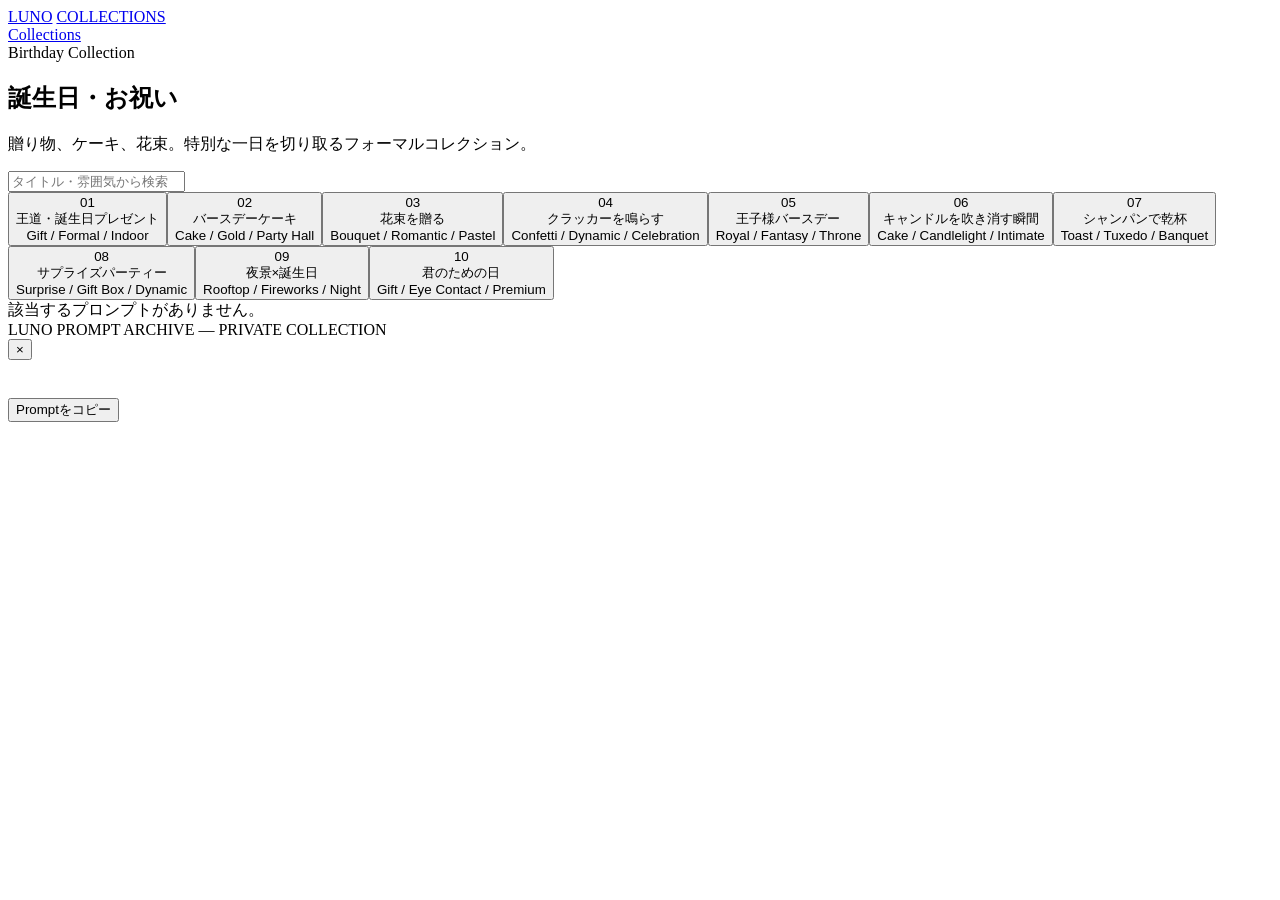
==== birthday.html @ 6a29d17f "Add files via upload" ====
<!doctype html>
<html lang="ja">
<head>
<meta charset="utf-8">
<meta name="viewport" content="width=device-width,initial-scale=1,viewport-fit=cover">
<meta name="theme-color" content="#f3eee8">
<title>誕生日・お祝い | Luno</title>
<link rel="stylesheet" href="assets/css/style.css">
</head>
<body>
<main class="shell">
<header class="site-head">
  <a class="brand" href="index.html">LUNO</a>
  <a class="head-link" href="index.html">COLLECTIONS</a>
</header>

<a class="back" href="index.html">Collections</a>
<section class="collection-hero"><span class="eyebrow">Birthday Collection</span><h1>誕生日・お祝い</h1><p>贈り物、ケーキ、花束。特別な一日を切り取るフォーマルコレクション。</p></section>
<div class="toolbar"><input class="search" type="search" placeholder="タイトル・雰囲気から検索" oninput="filterTiles(this)"></div>
<section class="gallery"><button class="prompt-tile" data-search="王道・誕生日プレゼント Gift / Formal / Indoor luxurious white formal suit with elegant gold embroidery, satin ribbon accents, holding a beautifully wrapped birthday gift box tied with a large ribbon toward the viewer, warm gentle smile, colorful balloons, birthday decorations, confetti, flower petals, sparkling lights, elegant indoor party venue, festive atmosphere, upper body, eye contact" data-prompt="{&quot;title&quot;: &quot;王道・誕生日プレゼント&quot;, &quot;tag&quot;: &quot;Gift / Formal / Indoor&quot;, &quot;prompt&quot;: &quot;luxurious white formal suit with elegant gold embroidery, satin ribbon accents, holding a beautifully wrapped birthday gift box tied with a large ribbon toward the viewer, warm gentle smile, colorful balloons, birthday decorations, confetti, flower petals, sparkling lights, elegant indoor party venue, festive atmosphere, upper body, eye contact&quot;}" onclick="openPrompt(this)">
      <div class="tile-visual"><div class="placeholder birthday-bg"><span>01</span></div></div>
      <div class="tile-title">王道・誕生日プレゼント</div>
      <div class="tile-tag">Gift / Formal / Indoor</div>
    </button><button class="prompt-tile" data-search="バースデーケーキ Cake / Gold / Party Hall elegant black and gold formal suit, standing beside a luxurious multi-tier birthday cake decorated with flowers and candles, one hand holding a cake knife, soft smile, birthday balloons, ribbons, confetti, warm golden lighting, luxurious party hall, cinematic composition" data-prompt="{&quot;title&quot;: &quot;バースデーケーキ&quot;, &quot;tag&quot;: &quot;Cake / Gold / Party Hall&quot;, &quot;prompt&quot;: &quot;elegant black and gold formal suit, standing beside a luxurious multi-tier birthday cake decorated with flowers and candles, one hand holding a cake knife, soft smile, birthday balloons, ribbons, confetti, warm golden lighting, luxurious party hall, cinematic composition&quot;}" onclick="openPrompt(this)">
      <div class="tile-visual"><div class="placeholder birthday-bg"><span>02</span></div></div>
      <div class="tile-title">バースデーケーキ</div>
      <div class="tile-tag">Cake / Gold / Party Hall</div>
    </button><button class="prompt-tile" data-search="花束を贈る Bouquet / Romantic / Pastel premium white tuxedo with gold embroidery, holding a large bouquet toward the viewer, birthday decorations, elegant floral arch, pastel balloons, ribbons, soft golden lighting, confetti gently falling, romantic celebration atmosphere, upper body" data-prompt="{&quot;title&quot;: &quot;花束を贈る&quot;, &quot;tag&quot;: &quot;Bouquet / Romantic / Pastel&quot;, &quot;prompt&quot;: &quot;premium white tuxedo with gold embroidery, holding a large bouquet toward the viewer, birthday decorations, elegant floral arch, pastel balloons, ribbons, soft golden lighting, confetti gently falling, romantic celebration atmosphere, upper body&quot;}" onclick="openPrompt(this)">
      <div class="tile-visual"><div class="placeholder birthday-bg"><span>03</span></div></div>
      <div class="tile-title">花束を贈る</div>
      <div class="tile-tag">Bouquet / Romantic / Pastel</div>
    </button><button class="prompt-tile" data-search="クラッカーを鳴らす Confetti / Dynamic / Celebration stylish formal suit with ribbon accessories, popping a party popper, colorful confetti exploding through the air, birthday balloons, streamers, sparkling lights, joyful expression, luxurious celebration room, dynamic composition" data-prompt="{&quot;title&quot;: &quot;クラッカーを鳴らす&quot;, &quot;tag&quot;: &quot;Confetti / Dynamic / Celebration&quot;, &quot;prompt&quot;: &quot;stylish formal suit with ribbon accessories, popping a party popper, colorful confetti exploding through the air, birthday balloons, streamers, sparkling lights, joyful expression, luxurious celebration room, dynamic composition&quot;}" onclick="openPrompt(this)">
      <div class="tile-visual"><div class="placeholder birthday-bg"><span>04</span></div></div>
      <div class="tile-title">クラッカーを鳴らす</div>
      <div class="tile-tag">Confetti / Dynamic / Celebration</div>
    </button><button class="prompt-tile" data-search="王子様バースデー Royal / Fantasy / Throne royal-inspired ceremonial outfit, white cape with gold embroidery, decorative medals, luxurious throne decorated with birthday balloons and flowers, birthday cake nearby, elegant smile, flower petals, golden confetti, fantasy celebration atmosphere" data-prompt="{&quot;title&quot;: &quot;王子様バースデー&quot;, &quot;tag&quot;: &quot;Royal / Fantasy / Throne&quot;, &quot;prompt&quot;: &quot;royal-inspired ceremonial outfit, white cape with gold embroidery, decorative medals, luxurious throne decorated with birthday balloons and flowers, birthday cake nearby, elegant smile, flower petals, golden confetti, fantasy celebration atmosphere&quot;}" onclick="openPrompt(this)">
      <div class="tile-visual"><div class="placeholder birthday-bg"><span>05</span></div></div>
      <div class="tile-title">王子様バースデー</div>
      <div class="tile-tag">Royal / Fantasy / Throne</div>
    </button><button class="prompt-tile" data-search="キャンドルを吹き消す瞬間 Cake / Candlelight / Intimate elegant birthday party outfit, leaning slightly over a beautifully decorated birthday cake, candles glowing warmly, soft smile while about to blow out the candles, cozy luxurious room, balloons, ribbons, flower decorations, cinematic lighting" data-prompt="{&quot;title&quot;: &quot;キャンドルを吹き消す瞬間&quot;, &quot;tag&quot;: &quot;Cake / Candlelight / Intimate&quot;, &quot;prompt&quot;: &quot;elegant birthday party outfit, leaning slightly over a beautifully decorated birthday cake, candles glowing warmly, soft smile while about to blow out the candles, cozy luxurious room, balloons, ribbons, flower decorations, cinematic lighting&quot;}" onclick="openPrompt(this)">
      <div class="tile-visual"><div class="placeholder birthday-bg"><span>06</span></div></div>
      <div class="tile-title">キャンドルを吹き消す瞬間</div>
      <div class="tile-tag">Cake / Candlelight / Intimate</div>
    </button><button class="prompt-tile" data-search="シャンパンで乾杯 Toast / Tuxedo / Banquet luxurious black tuxedo with gold embroidery, holding a champagne glass raised in celebration toward the viewer, birthday decorations, crystal chandelier, elegant banquet hall, balloons, ribbons, sparkling lights, cinematic composition" data-prompt="{&quot;title&quot;: &quot;シャンパンで乾杯&quot;, &quot;tag&quot;: &quot;Toast / Tuxedo / Banquet&quot;, &quot;prompt&quot;: &quot;luxurious black tuxedo with gold embroidery, holding a champagne glass raised in celebration toward the viewer, birthday decorations, crystal chandelier, elegant banquet hall, balloons, ribbons, sparkling lights, cinematic composition&quot;}" onclick="openPrompt(this)">
      <div class="tile-visual"><div class="placeholder birthday-bg"><span>07</span></div></div>
      <div class="tile-title">シャンパンで乾杯</div>
      <div class="tile-tag">Toast / Tuxedo / Banquet</div>
    </button><button class="prompt-tile" data-search="サプライズパーティー Surprise / Gift Box / Dynamic stylish formal attire, opening a large gift box with colorful balloons floating out, confetti shower, birthday banners, ribbons, sparkling decorations, joyful atmosphere, warm lighting, dynamic perspective" data-prompt="{&quot;title&quot;: &quot;サプライズパーティー&quot;, &quot;tag&quot;: &quot;Surprise / Gift Box / Dynamic&quot;, &quot;prompt&quot;: &quot;stylish formal attire, opening a large gift box with colorful balloons floating out, confetti shower, birthday banners, ribbons, sparkling decorations, joyful atmosphere, warm lighting, dynamic perspective&quot;}" onclick="openPrompt(this)">
      <div class="tile-visual"><div class="placeholder birthday-bg"><span>08</span></div></div>
      <div class="tile-title">サプライズパーティー</div>
      <div class="tile-tag">Surprise / Gift Box / Dynamic</div>
    </button><button class="prompt-tile" data-search="夜景×誕生日 Rooftop / Fireworks / Night elegant formal suit, standing on a rooftop at night, holding a birthday cake with glowing candles, fireworks filling the sky, city lights in the background, flower petals, luxurious romantic atmosphere, cinematic composition" data-prompt="{&quot;title&quot;: &quot;夜景×誕生日&quot;, &quot;tag&quot;: &quot;Rooftop / Fireworks / Night&quot;, &quot;prompt&quot;: &quot;elegant formal suit, standing on a rooftop at night, holding a birthday cake with glowing candles, fireworks filling the sky, city lights in the background, flower petals, luxurious romantic atmosphere, cinematic composition&quot;}" onclick="openPrompt(this)">
      <div class="tile-visual"><div class="placeholder birthday-bg"><span>09</span></div></div>
      <div class="tile-title">夜景×誕生日</div>
      <div class="tile-tag">Rooftop / Fireworks / Night</div>
    </button><button class="prompt-tile" data-search="君のための日 Gift / Eye Contact / Premium luxurious white and gold ceremonial suit, extending one hand toward the viewer while holding a birthday gift in the other, soft smile, elegant birthday decorations, balloons, ribbons, confetti, glowing fairy lights, premium celebration atmosphere, upper body, eye contact" data-prompt="{&quot;title&quot;: &quot;君のための日&quot;, &quot;tag&quot;: &quot;Gift / Eye Contact / Premium&quot;, &quot;prompt&quot;: &quot;luxurious white and gold ceremonial suit, extending one hand toward the viewer while holding a birthday gift in the other, soft smile, elegant birthday decorations, balloons, ribbons, confetti, glowing fairy lights, premium celebration atmosphere, upper body, eye contact&quot;}" onclick="openPrompt(this)">
      <div class="tile-visual"><div class="placeholder birthday-bg"><span>10</span></div></div>
      <div class="tile-title">君のための日</div>
      <div class="tile-tag">Gift / Eye Contact / Premium</div>
    </button></section>
<div class="empty" id="emptyState">該当するプロンプトがありません。</div>

<footer class="footer">LUNO PROMPT ARCHIVE — PRIVATE COLLECTION</footer>
</main>

<div class="modal" id="promptModal">
  <div class="modal-backdrop" onclick="closePrompt()"></div>
  <section class="modal-sheet">
    <div class="modal-grip"></div>
    <button class="modal-close" onclick="closePrompt()" aria-label="閉じる">×</button>
    <div class="modal-image-wrap"><img class="modal-image" id="modalImage" alt=""></div>
    <div class="modal-sub" id="modalSub"></div>
    <h2 id="modalTitle"></h2>
    <div class="gender-tabs" id="genderTabs"></div>
    <div class="prompt-box" id="promptText"></div>
    <button class="copy" id="copyButton" onclick="copyPrompt()">Promptをコピー</button>
  </section>
</div>

<script src="assets/js/app.js"></script>
</body>
</html>
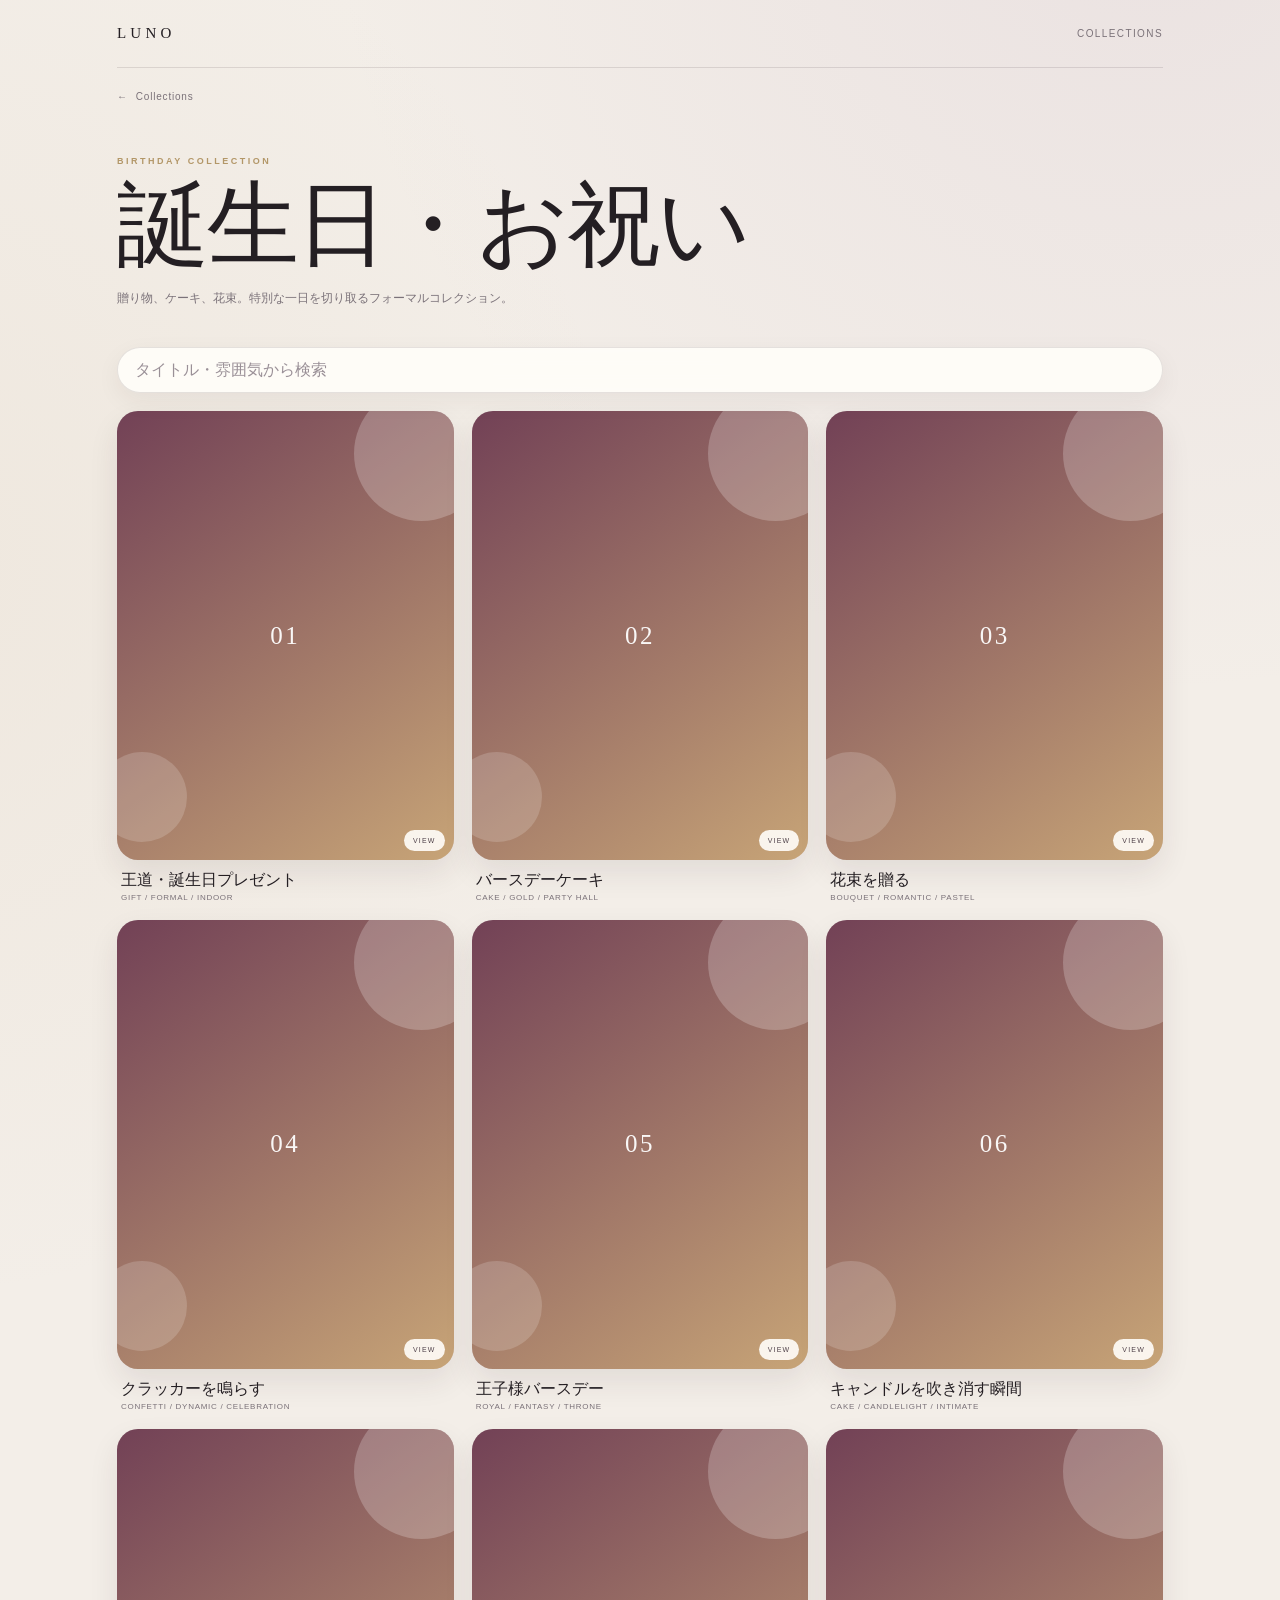
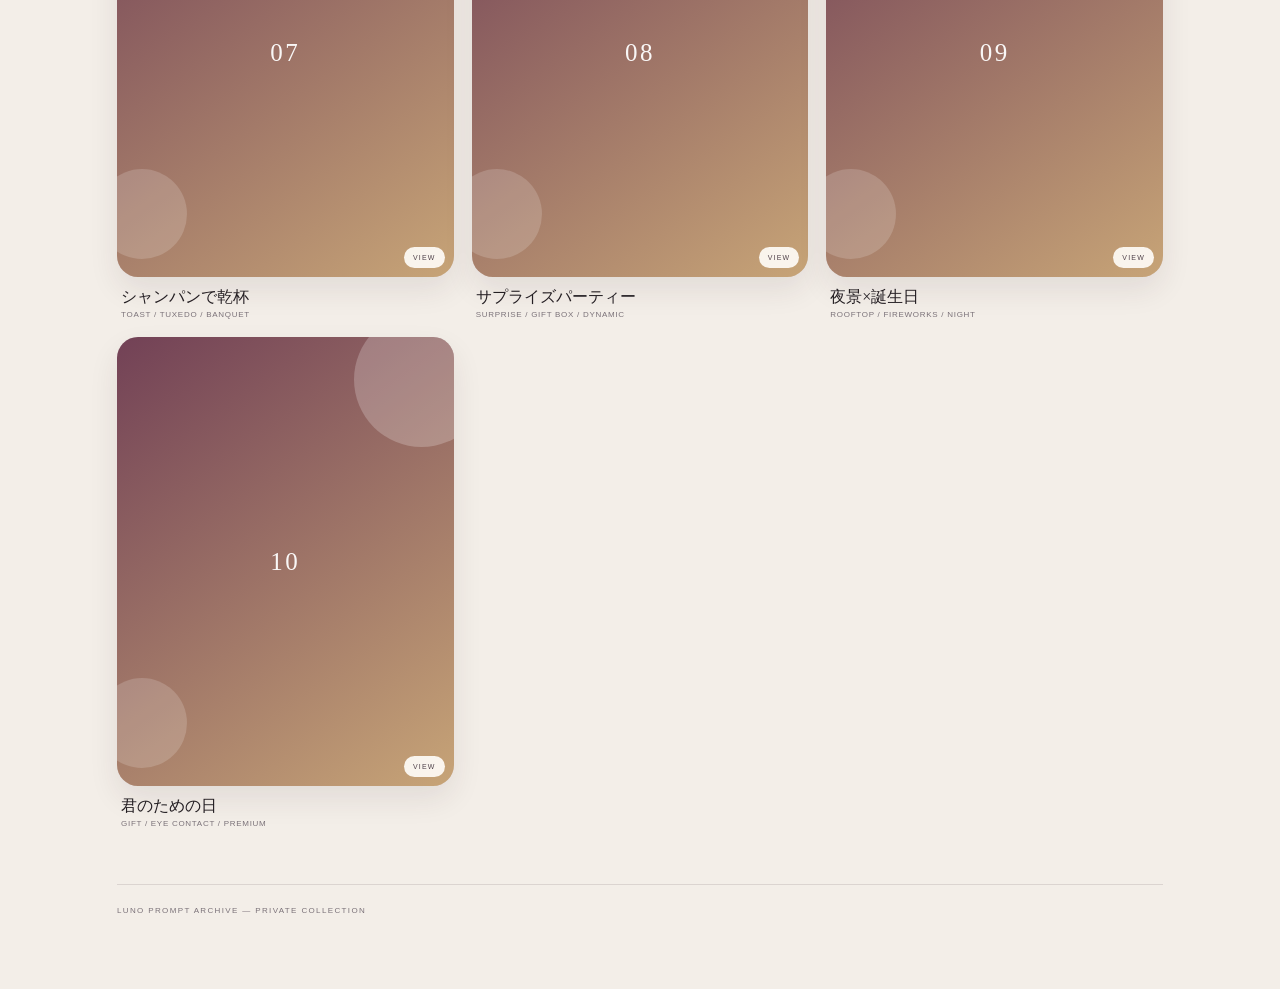
==== commit 8dabd745: "Add files via upload" ====
--- a/birthday.html
+++ b/birthday.html
@@ -5,7 +5,7 @@
 <meta name="viewport" content="width=device-width,initial-scale=1,viewport-fit=cover">
 <meta name="theme-color" content="#f3eee8">
 <title>誕生日・お祝い | Luno</title>
-<link rel="stylesheet" href="assets/css/style.css">
+<link rel="stylesheet" href="style.css">
 </head>
 <body>
 <main class="shell">
@@ -77,6 +77,6 @@
   </section>
 </div>
 
-<script src="assets/js/app.js"></script>
+<script src="app.js"></script>
 </body>
 </html>
--- a/style.css
+++ b/style.css
@@ -0,0 +1,81 @@
+
+:root{
+  --paper:#f3eee8;--surface:#fffdf9;--ink:#241f23;--muted:#7b7279;
+  --line:rgba(55,40,49,.13);--wine:#563848;--wine2:#7b5669;
+  --gold:#b39768;--shadow:0 18px 48px rgba(48,32,42,.10);
+}
+*{box-sizing:border-box}html{scroll-behavior:smooth}
+body{margin:0;background:
+ radial-gradient(circle at 90% -5%,rgba(182,151,184,.14),transparent 28%),
+ radial-gradient(circle at -8% 22%,rgba(210,188,155,.13),transparent 30%),
+ var(--paper);color:var(--ink);font-family:-apple-system,BlinkMacSystemFont,"Hiragino Sans","Yu Gothic",sans-serif}
+body.lock{overflow:hidden}button,input{font:inherit}a{color:inherit}
+.shell{width:min(1080px,100%);margin:auto;padding:0 17px 74px}
+.site-head{height:68px;display:flex;align-items:center;justify-content:space-between;border-bottom:1px solid var(--line)}
+.brand{text-decoration:none;font:15px Georgia,"Times New Roman",serif;letter-spacing:.28em}
+.head-link{text-decoration:none;color:var(--muted);font-size:10px;letter-spacing:.14em}
+.hero{padding:72px 0 42px}.eyebrow{font-size:9px;letter-spacing:.28em;color:var(--gold);font-weight:900;text-transform:uppercase}
+.hero h1,.collection-hero h1{font:400 clamp(45px,12vw,92px)/.95 Georgia,"Times New Roman",serif;margin:14px 0 18px;letter-spacing:-.025em}
+.hero p,.collection-hero p{font-size:12px;line-height:1.9;color:var(--muted);max-width:520px}
+.stats{display:flex;gap:16px;margin-top:26px;color:var(--muted);font-size:10px;letter-spacing:.08em}.stats b{color:var(--ink);font:18px Georgia,serif;margin-right:5px}
+.collection-grid{display:grid;grid-template-columns:1fr;gap:14px}
+.collection-card{position:relative;display:block;min-height:240px;border-radius:29px;overflow:hidden;text-decoration:none;background:#ddd;box-shadow:var(--shadow);border:1px solid rgba(255,255,255,.62)}
+.collection-card:after{content:"";position:absolute;inset:0;background:linear-gradient(180deg,transparent 13%,rgba(20,12,18,.13) 48%,rgba(20,12,18,.82))}
+.collection-card .visual{position:absolute;inset:0;transition:transform .5s;background-size:cover;background-position:center}
+.collection-card:hover .visual{transform:scale(1.025)}
+.collection-card .meta{position:absolute;z-index:2;left:22px;right:22px;bottom:21px;color:#fff}
+.collection-card .num{font:10px Georgia,serif;opacity:.72;letter-spacing:.13em}
+.collection-card h2{font:400 31px/1.08 Georgia,serif;margin:6px 0}
+.collection-card p{margin:0;font-size:9px;letter-spacing:.12em;opacity:.73;text-transform:uppercase}
+.art-birthday{background:radial-gradient(circle at 68% 23%,rgba(255,231,184,.86),transparent 20%),radial-gradient(circle at 24% 30%,rgba(203,139,162,.68),transparent 27%),linear-gradient(135deg,#583448,#b18a70)}
+.art-weekend{background:radial-gradient(circle at 69% 20%,#ead1a9,transparent 29%),linear-gradient(135deg,#5e7167,#d8c19e)}
+.art-seasons{background:radial-gradient(circle at 14% 18%,#efbfd2,transparent 24%),radial-gradient(circle at 84% 18%,#b4d5e2,transparent 24%),radial-gradient(circle at 17% 85%,#d59a62,transparent 24%),radial-gradient(circle at 84% 82%,#d9e5ee,transparent 25%),#8d7892}
+.art-sweets{background:linear-gradient(135deg,#74454e,#dfc5aa)}
+.back{display:inline-block;margin-top:23px;text-decoration:none;font-size:10px;color:var(--muted);letter-spacing:.08em}.back:before{content:"←";margin-right:8px}
+.collection-hero{padding:46px 0 25px}
+.toolbar{display:flex;gap:9px;margin:0 0 18px;position:sticky;top:8px;z-index:10}
+.search{width:100%;border:1px solid var(--line);background:rgba(255,253,249,.92);backdrop-filter:blur(12px);border-radius:999px;padding:13px 17px;color:var(--ink);outline:none;box-shadow:0 8px 24px rgba(48,32,42,.06)}
+.search::placeholder{color:#9a9097}
+.gallery{display:grid;grid-template-columns:repeat(2,minmax(0,1fr));gap:11px}
+.prompt-tile{border:0;padding:0;background:none;text-align:left;cursor:pointer;color:inherit;min-width:0}
+.tile-visual{position:relative;aspect-ratio:3/4;border-radius:21px;overflow:hidden;background:#ddd4d3;box-shadow:0 13px 30px rgba(55,38,49,.09)}
+.tile-visual img{width:100%;height:100%;object-fit:cover;display:block}
+.tile-visual:after{content:"VIEW";position:absolute;right:9px;bottom:9px;background:rgba(255,253,249,.91);padding:7px 9px;border-radius:99px;font-size:7px;letter-spacing:.17em;color:#4f4149}
+.tile-title{font:16px/1.3 Georgia,"Times New Roman",serif;margin:10px 4px 2px;white-space:nowrap;overflow:hidden;text-overflow:ellipsis}
+.tile-tag{font-size:8px;letter-spacing:.09em;color:var(--muted);margin-left:4px;text-transform:uppercase;white-space:nowrap;overflow:hidden;text-overflow:ellipsis}
+.placeholder{height:100%;display:grid;place-items:center;position:relative;overflow:hidden}
+.placeholder:before,.placeholder:after{content:"";position:absolute;border-radius:50%}
+.placeholder:before{width:135px;height:135px;right:-35px;top:-25px;background:rgba(255,255,255,.22)}
+.placeholder:after{width:90px;height:90px;left:-20px;bottom:18px;background:rgba(255,255,255,.17)}
+.placeholder span{position:relative;z-index:1;font:25px Georgia,serif;color:rgba(255,255,255,.94);letter-spacing:.1em;text-align:center;padding:15px}
+.birthday-bg{background:linear-gradient(145deg,#724156,#c7a477)}
+.weekend-bg{background:linear-gradient(145deg,#63766b,#d7b98b)}
+.spring-bg{background:linear-gradient(145deg,#dca8bd,#9884b1)}
+.summer-bg{background:linear-gradient(145deg,#91bacf,#7f74a8)}
+.autumn-bg{background:linear-gradient(145deg,#bd7949,#743846)}
+.winter-bg{background:linear-gradient(145deg,#a4bdd2,#d7b5c3)}
+.sweet-bg-0{background:linear-gradient(145deg,#86525e,#d5b58e)}
+.sweet-bg-1{background:linear-gradient(145deg,#775c45,#c8a57f)}
+.sweet-bg-2{background:linear-gradient(145deg,#9a7080,#ead3c5)}
+.sweet-bg-3{background:linear-gradient(145deg,#6c596c,#cab4cb)}
+.empty{display:none;padding:38px 0;color:var(--muted);font-size:12px;text-align:center}
+.modal{position:fixed;inset:0;z-index:60;display:none}.modal.open{display:block}
+.modal-backdrop{position:absolute;inset:0;background:rgba(27,19,24,.58);backdrop-filter:blur(10px)}
+.modal-sheet{position:absolute;left:0;right:0;bottom:0;max-height:92vh;overflow:auto;background:var(--surface);border-radius:30px 30px 0 0;padding:14px 18px calc(23px + env(safe-area-inset-bottom));box-shadow:0 -22px 65px rgba(0,0,0,.2);animation:sheetUp .27s ease}
+@keyframes sheetUp{from{transform:translateY(15%);opacity:0}}
+.modal-grip{width:44px;height:4px;background:#d7ced3;border-radius:99px;margin:0 auto 17px}
+.modal-close{position:absolute;right:17px;top:17px;width:35px;height:35px;border-radius:50%;border:1px solid var(--line);background:rgba(255,255,255,.92);font-size:20px;color:#675962;z-index:2}
+.modal-image-wrap{position:relative}.modal-image{width:100%;max-height:43vh;object-fit:cover;border-radius:20px;background:#eee;display:none}
+.modal-sub{font-size:8px;letter-spacing:.16em;color:var(--gold);text-transform:uppercase;margin-top:16px}
+.modal h2{font:400 29px Georgia,serif;margin:5px 0 4px}
+.gender-tabs{display:flex;gap:7px;margin:15px 0 10px}.gender-tabs button{border:1px solid var(--line);background:#f7f2ef;border-radius:99px;padding:9px 15px;font-size:10px}
+.gender-tabs button.active{background:var(--wine);color:#fff;border-color:var(--wine)}
+.prompt-box{white-space:pre-wrap;word-break:break-word;background:#f5f0ec;border:1px solid var(--line);border-radius:18px;padding:15px;font:11px/1.82 ui-monospace,SFMono-Regular,Menlo,monospace;color:#50454c}
+.copy{position:sticky;bottom:0;width:100%;border:0;border-radius:16px;padding:15px;background:linear-gradient(135deg,var(--wine),var(--wine2));color:#fff;font-weight:800;letter-spacing:.04em;margin-top:12px;box-shadow:0 10px 28px rgba(88,56,73,.23)}
+.footer{margin-top:56px;padding-top:21px;border-top:1px solid var(--line);font-size:8px;letter-spacing:.17em;color:var(--muted)}
+@media(min-width:720px){
+  .collection-grid{grid-template-columns:repeat(2,1fr)}
+  .collection-card:first-child{grid-row:span 2;min-height:500px}
+  .gallery{grid-template-columns:repeat(3,1fr);gap:18px}
+  .modal-sheet{left:50%;right:auto;bottom:28px;transform:translateX(-50%);width:min(620px,calc(100% - 36px));border-radius:30px;max-height:88vh}
+}
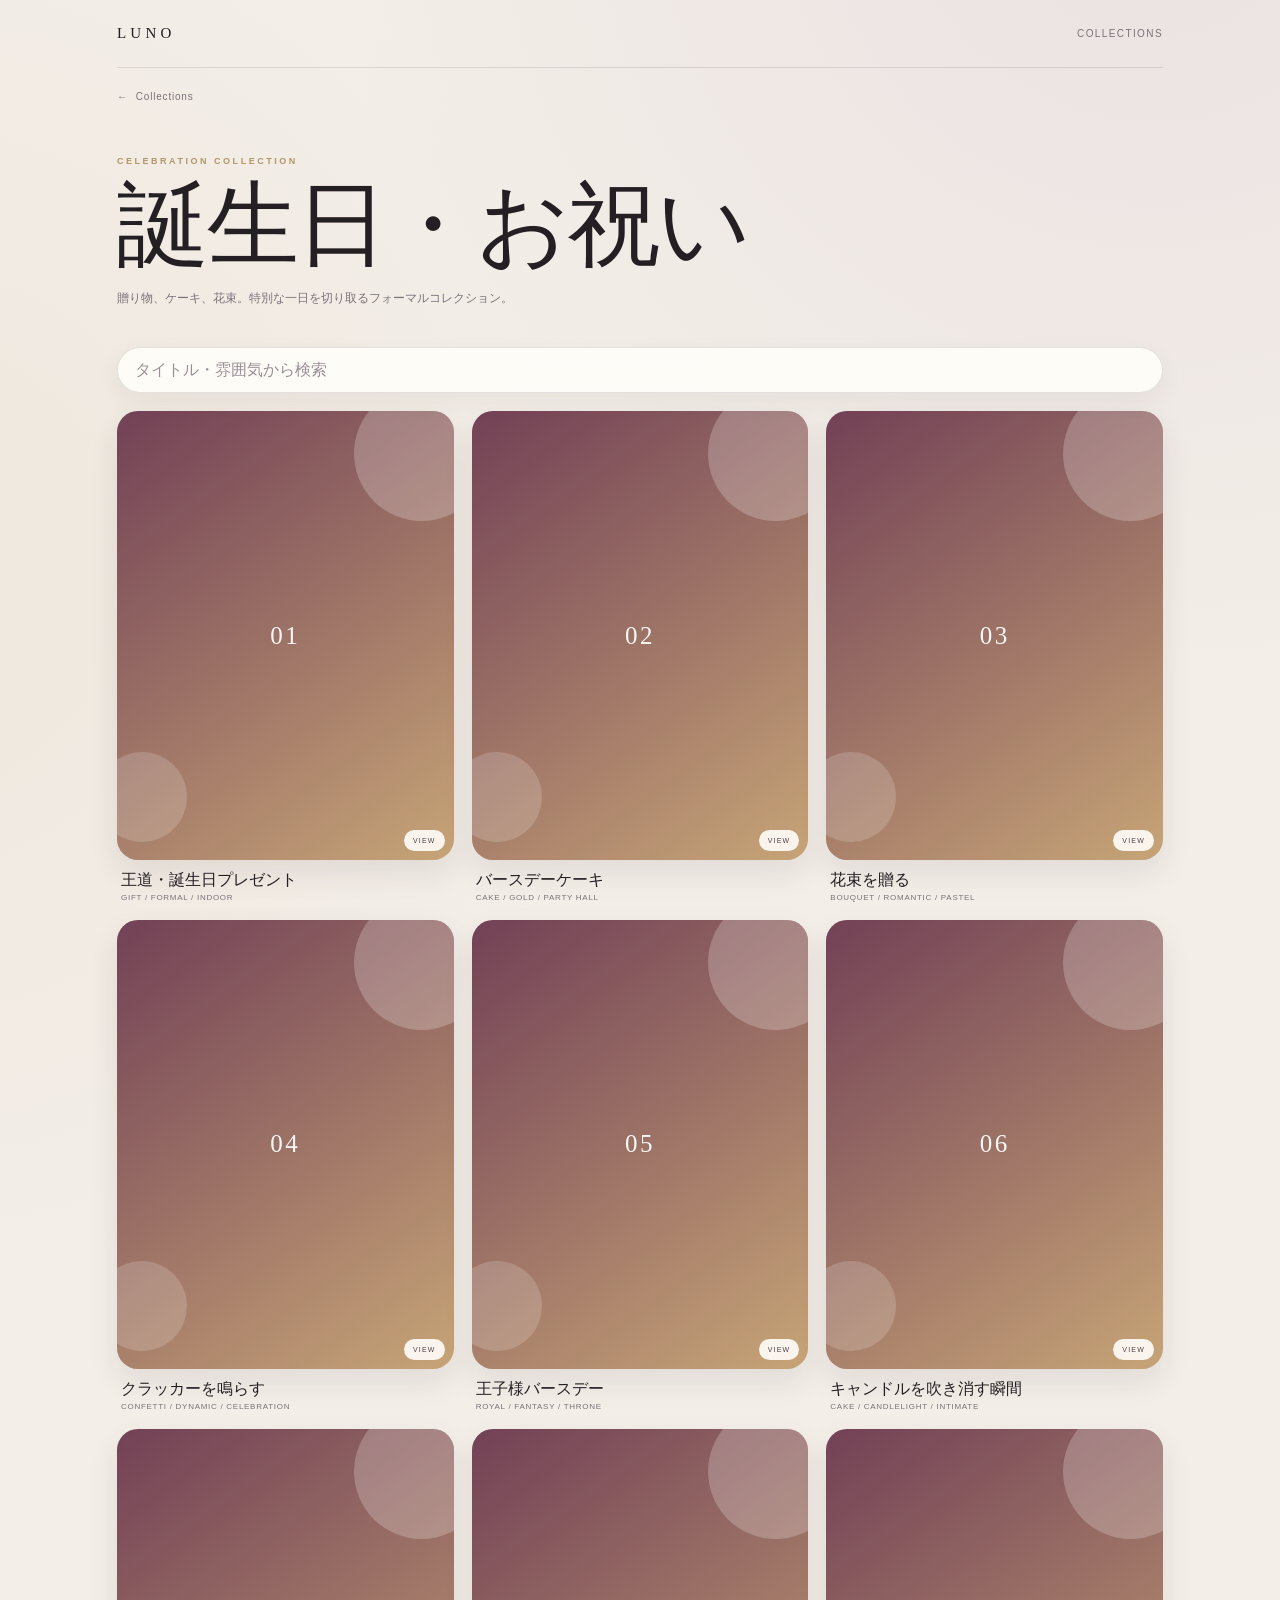
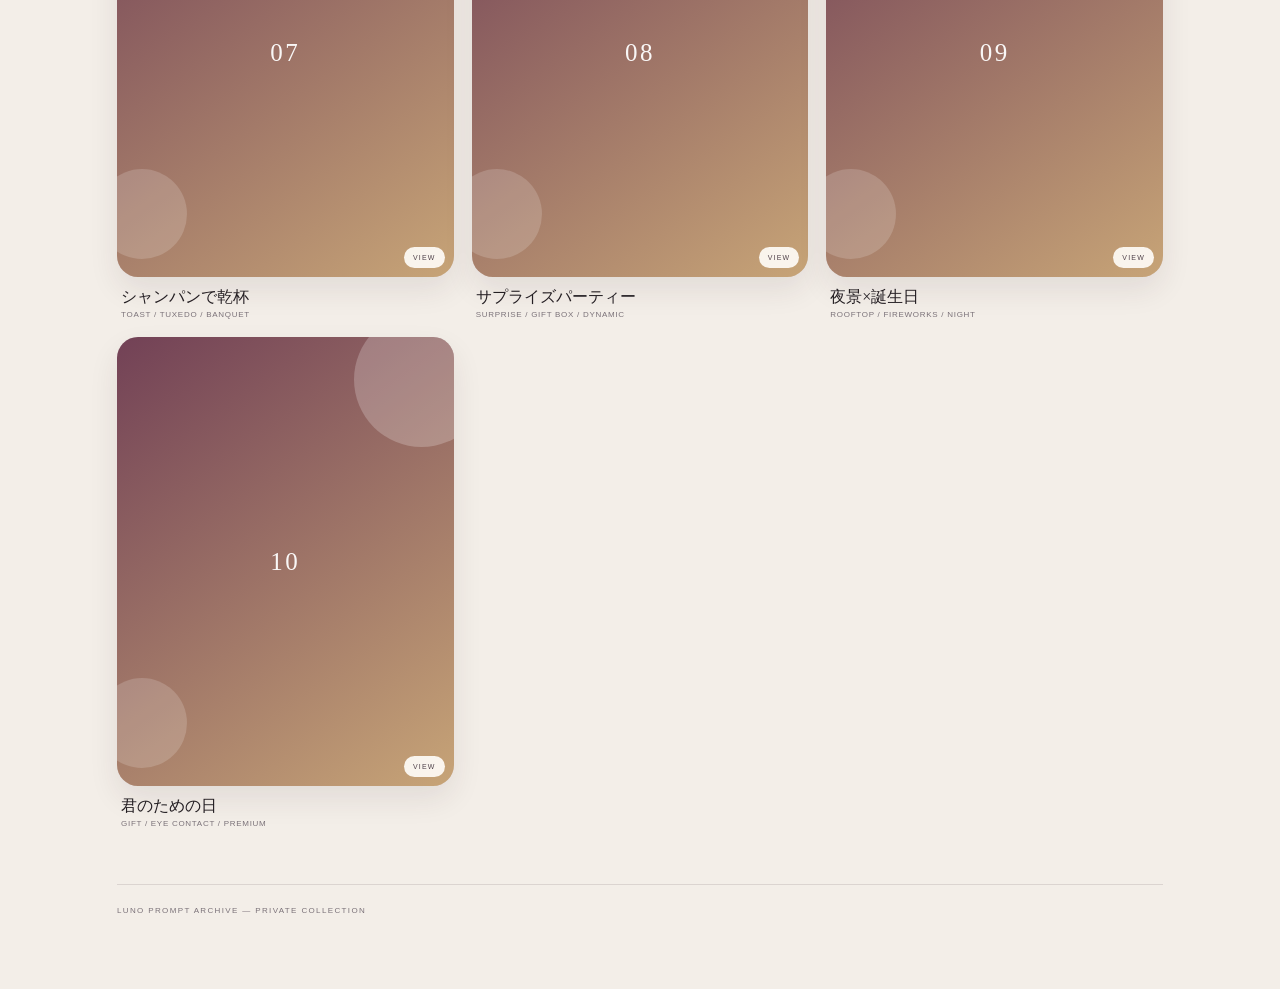
==== commit 9735f9dd: "Add files via upload" ====
--- a/birthday.html
+++ b/birthday.html
@@ -4,7 +4,7 @@
 <meta charset="utf-8">
 <meta name="viewport" content="width=device-width,initial-scale=1,viewport-fit=cover">
 <meta name="theme-color" content="#f3eee8">
-<title>誕生日・お祝い | Luno</title>
+<title>Celebration｜誕生日・お祝い | Luno</title>
 <link rel="stylesheet" href="style.css">
 </head>
 <body>
@@ -15,7 +15,7 @@
 </header>
 
 <a class="back" href="index.html">Collections</a>
-<section class="collection-hero"><span class="eyebrow">Birthday Collection</span><h1>誕生日・お祝い</h1><p>贈り物、ケーキ、花束。特別な一日を切り取るフォーマルコレクション。</p></section>
+<section class="collection-hero"><span class="eyebrow">Celebration Collection</span><h1>誕生日・お祝い</h1><p>贈り物、ケーキ、花束。特別な一日を切り取るフォーマルコレクション。</p></section>
 <div class="toolbar"><input class="search" type="search" placeholder="タイトル・雰囲気から検索" oninput="filterTiles(this)"></div>
 <section class="gallery"><button class="prompt-tile" data-search="王道・誕生日プレゼント Gift / Formal / Indoor luxurious white formal suit with elegant gold embroidery, satin ribbon accents, holding a beautifully wrapped birthday gift box tied with a large ribbon toward the viewer, warm gentle smile, colorful balloons, birthday decorations, confetti, flower petals, sparkling lights, elegant indoor party venue, festive atmosphere, upper body, eye contact" data-prompt="{&quot;title&quot;: &quot;王道・誕生日プレゼント&quot;, &quot;tag&quot;: &quot;Gift / Formal / Indoor&quot;, &quot;prompt&quot;: &quot;luxurious white formal suit with elegant gold embroidery, satin ribbon accents, holding a beautifully wrapped birthday gift box tied with a large ribbon toward the viewer, warm gentle smile, colorful balloons, birthday decorations, confetti, flower petals, sparkling lights, elegant indoor party venue, festive atmosphere, upper body, eye contact&quot;}" onclick="openPrompt(this)">
       <div class="tile-visual"><div class="placeholder birthday-bg"><span>01</span></div></div>
--- a/style.css
+++ b/style.css
@@ -79,3 +79,102 @@
   .gallery{grid-template-columns:repeat(3,1fr);gap:18px}
   .modal-sheet{left:50%;right:auto;bottom:28px;transform:translateX(-50%);width:min(620px,calc(100% - 36px));border-radius:30px;max-height:88vh}
 }
+
+.art-original{
+  background:
+    radial-gradient(circle at 72% 20%,rgba(225,184,116,.34),transparent 27%),
+    radial-gradient(circle at 20% 82%,rgba(126,29,48,.52),transparent 32%),
+    linear-gradient(135deg,#171116,#542331 55%,#b08a55);
+}
+.quality-section{margin-top:12px}
+.quality-label{font-size:8px;letter-spacing:.16em;color:var(--gold);text-transform:uppercase;margin:0 0 7px 3px}
+.copy-secondary{
+  width:100%;border:1px solid var(--line);border-radius:16px;padding:13px;
+  background:#f7f2ef;color:var(--wine);font-weight:800;letter-spacing:.04em;margin-top:9px
+}
+
+
+/* ===== Top page: compact two-column layout ===== */
+.collection-grid{
+  display:grid;
+  grid-template-columns:repeat(2,minmax(0,1fr));
+  gap:13px;
+}
+
+.collection-grid .collection-card{
+  min-height:0;
+  height:auto;
+  aspect-ratio:4 / 5;
+  border-radius:24px;
+}
+
+.collection-grid .collection-card .meta{
+  left:15px;
+  right:12px;
+  bottom:15px;
+}
+
+.collection-grid .collection-card .num{
+  font-size:8px;
+  letter-spacing:.11em;
+}
+
+.collection-grid .collection-card h2{
+  font-size:clamp(23px,7vw,34px);
+  margin:5px 0 7px;
+}
+
+.collection-grid .collection-card p{
+  font-size:7px;
+  line-height:1.55;
+  letter-spacing:.09em;
+}
+
+/* Original Characters: wide featured card */
+.collection-grid .featured-card{
+  grid-column:1 / -1;
+  aspect-ratio:2.25 / 1;
+  min-height:175px;
+}
+
+.collection-grid .featured-card .meta{
+  left:22px;
+  right:20px;
+  bottom:19px;
+}
+
+.collection-grid .featured-card h2{
+  font-size:clamp(29px,8vw,43px);
+}
+
+.collection-grid .featured-card p{
+  font-size:8px;
+}
+
+@media (max-width:370px){
+  .collection-grid{gap:10px}
+  .collection-grid .collection-card{border-radius:21px}
+  .collection-grid .collection-card h2{font-size:22px}
+  .collection-grid .collection-card .meta{left:12px;bottom:13px}
+}
+
+
+/* ===== Original Characters: explicit side inset ===== */
+.collection-grid .featured-card{
+  grid-column:1 / -1;
+  width:calc(100% - 12px);
+  max-width:calc(100% - 12px);
+  justify-self:center;
+  min-width:0;
+  min-height:0;
+  aspect-ratio:2 / 1;
+}
+
+@media (max-width:430px){
+  .collection-grid .featured-card{
+    width:calc(100% - 12px);
+    max-width:calc(100% - 12px);
+    justify-self:center;
+    aspect-ratio:1.95 / 1;
+  }
+}
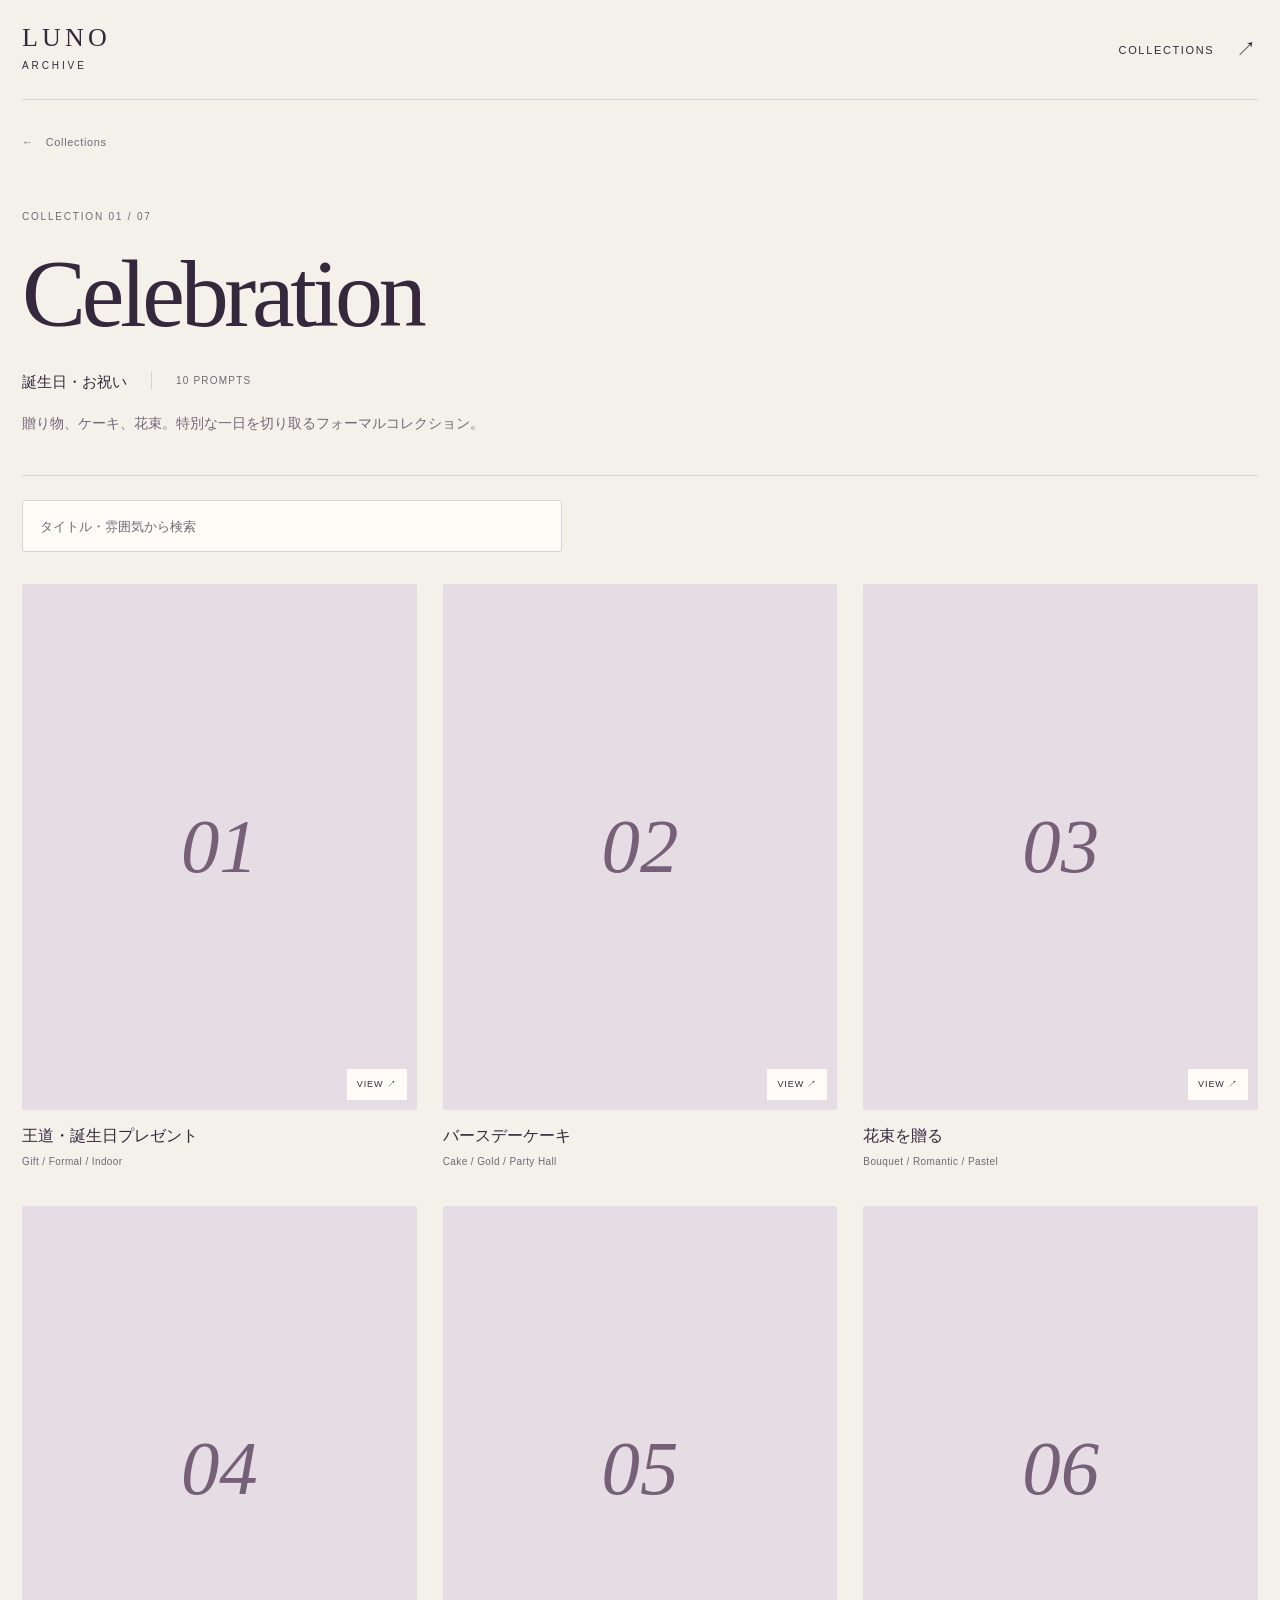
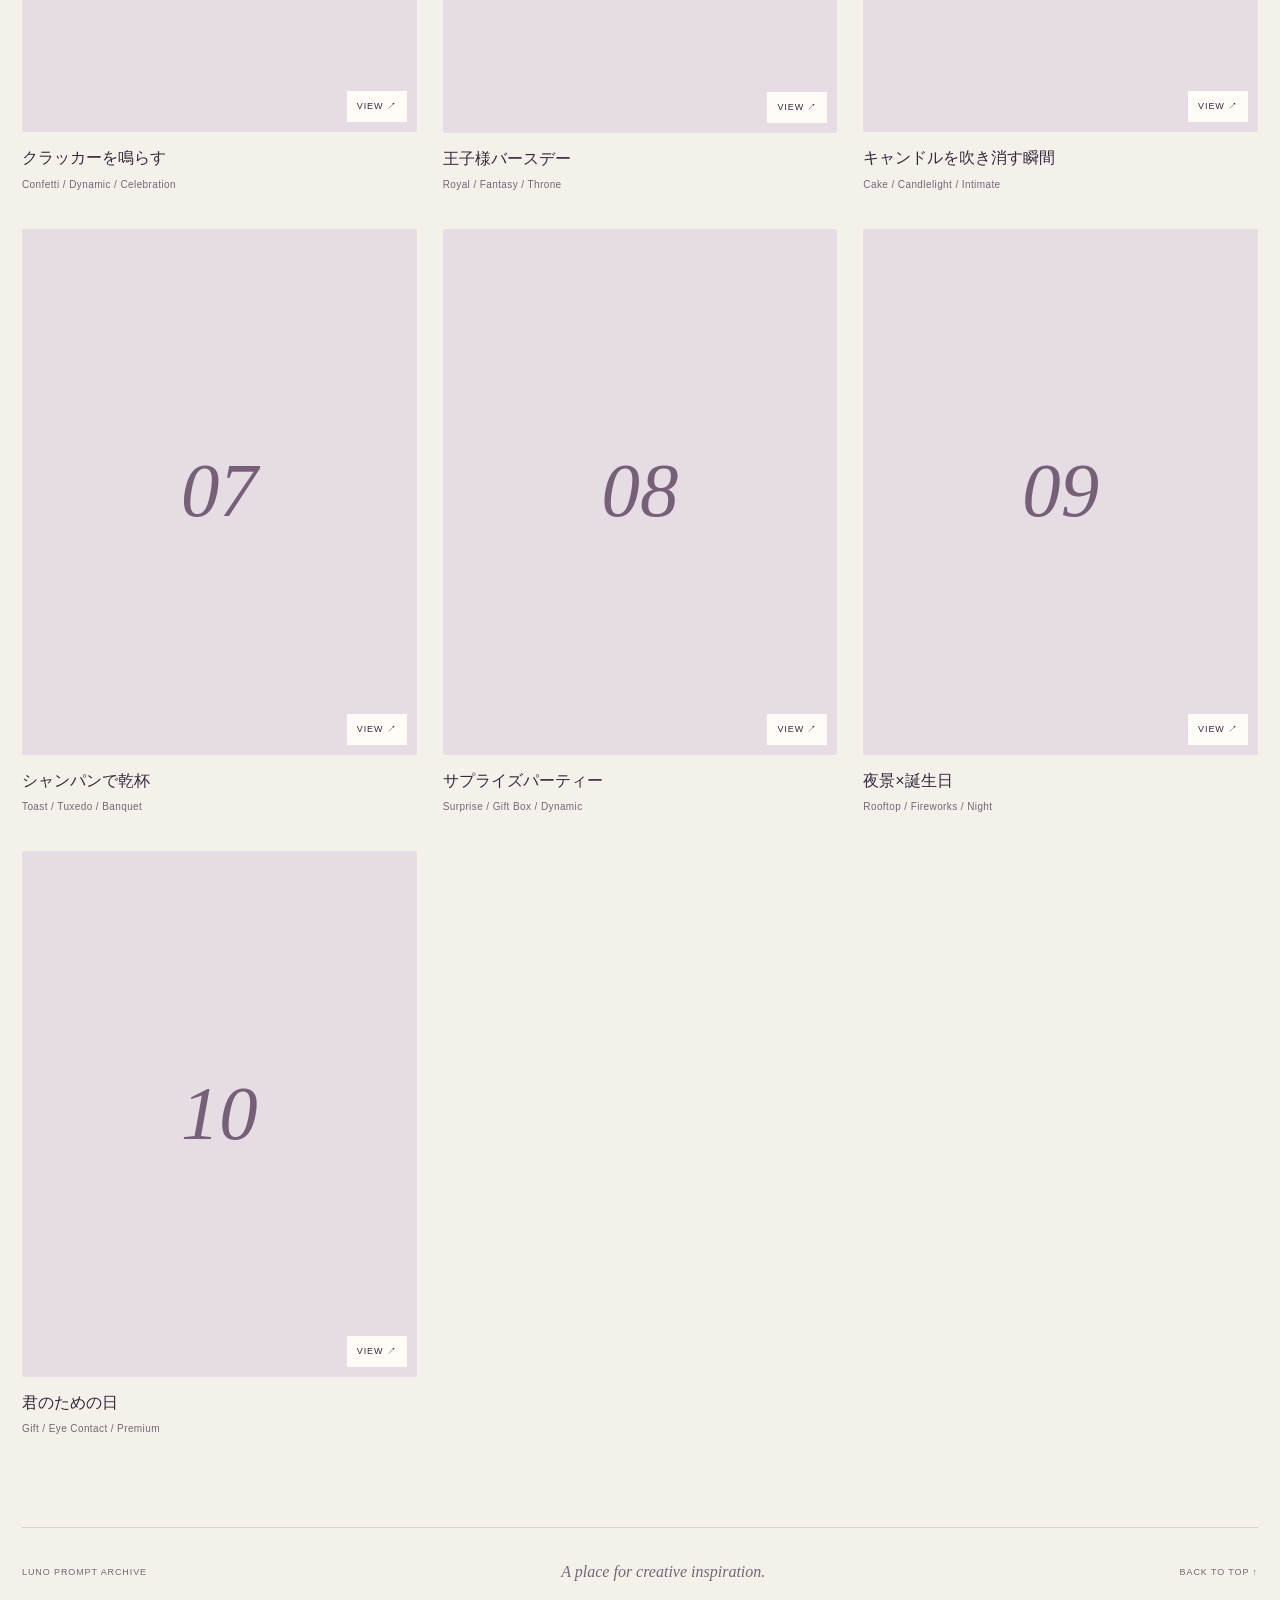
==== commit 1375e3d6: "Redesign prompt archive with ivory editorial layout" ====
--- a/birthday.html
+++ b/birthday.html
@@ -3,21 +3,18 @@
 <head>
 <meta charset="utf-8">
 <meta name="viewport" content="width=device-width,initial-scale=1,viewport-fit=cover">
-<meta name="theme-color" content="#f3eee8">
+<meta name="theme-color" content="#F4F0EA">
 <title>Celebration｜誕生日・お祝い | Luno</title>
 <link rel="stylesheet" href="style.css">
 </head>
-<body>
+<body id="top">
 <main class="shell">
-<header class="site-head">
-  <a class="brand" href="index.html">LUNO</a>
-  <a class="head-link" href="index.html">COLLECTIONS</a>
-</header>
+<header class="site-head"><a class="brand" href="index.html" aria-label="Luno Prompt Archive トップ"><span>LUNO</span><span class="brand-sub">ARCHIVE</span></a><a class="head-link" href="index.html#collections">COLLECTIONS <span aria-hidden="true">↗</span></a></header>
 
 <a class="back" href="index.html">Collections</a>
-<section class="collection-hero"><span class="eyebrow">Celebration Collection</span><h1>誕生日・お祝い</h1><p>贈り物、ケーキ、花束。特別な一日を切り取るフォーマルコレクション。</p></section>
-<div class="toolbar"><input class="search" type="search" placeholder="タイトル・雰囲気から検索" oninput="filterTiles(this)"></div>
-<section class="gallery"><button class="prompt-tile" data-search="王道・誕生日プレゼント Gift / Formal / Indoor luxurious white formal suit with elegant gold embroidery, satin ribbon accents, holding a beautifully wrapped birthday gift box tied with a large ribbon toward the viewer, warm gentle smile, colorful balloons, birthday decorations, confetti, flower petals, sparkling lights, elegant indoor party venue, festive atmosphere, upper body, eye contact" data-prompt="{&quot;title&quot;: &quot;王道・誕生日プレゼント&quot;, &quot;tag&quot;: &quot;Gift / Formal / Indoor&quot;, &quot;prompt&quot;: &quot;luxurious white formal suit with elegant gold embroidery, satin ribbon accents, holding a beautifully wrapped birthday gift box tied with a large ribbon toward the viewer, warm gentle smile, colorful balloons, birthday decorations, confetti, flower petals, sparkling lights, elegant indoor party venue, festive atmosphere, upper body, eye contact&quot;}" onclick="openPrompt(this)">
+<section class="collection-hero"><span class="eyebrow">COLLECTION 01 / 07</span><h1 lang="en">Celebration</h1><div class="collection-caption">誕生日・お祝い<span>10 PROMPTS</span></div><p>贈り物、ケーキ、花束。特別な一日を切り取るフォーマルコレクション。</p></section>
+<div class="toolbar"><input class="search" aria-label="プロンプトを検索" type="search" placeholder="タイトル・雰囲気から検索" oninput="filterTiles(this)"></div>
+<section class="gallery" aria-label="プロンプト一覧"><button class="prompt-tile" data-search="王道・誕生日プレゼント Gift / Formal / Indoor luxurious white formal suit with elegant gold embroidery, satin ribbon accents, holding a beautifully wrapped birthday gift box tied with a large ribbon toward the viewer, warm gentle smile, colorful balloons, birthday decorations, confetti, flower petals, sparkling lights, elegant indoor party venue, festive atmosphere, upper body, eye contact" data-prompt="{&quot;title&quot;: &quot;王道・誕生日プレゼント&quot;, &quot;tag&quot;: &quot;Gift / Formal / Indoor&quot;, &quot;prompt&quot;: &quot;luxurious white formal suit with elegant gold embroidery, satin ribbon accents, holding a beautifully wrapped birthday gift box tied with a large ribbon toward the viewer, warm gentle smile, colorful balloons, birthday decorations, confetti, flower petals, sparkling lights, elegant indoor party venue, festive atmosphere, upper body, eye contact&quot;}" onclick="openPrompt(this)">
       <div class="tile-visual"><div class="placeholder birthday-bg"><span>01</span></div></div>
       <div class="tile-title">王道・誕生日プレゼント</div>
       <div class="tile-tag">Gift / Formal / Indoor</div>
@@ -58,14 +55,14 @@
       <div class="tile-title">君のための日</div>
       <div class="tile-tag">Gift / Eye Contact / Premium</div>
     </button></section>
-<div class="empty" id="emptyState">該当するプロンプトがありません。</div>
+<div class="empty" id="emptyState" role="status">該当するプロンプトがありません。</div>
 
-<footer class="footer">LUNO PROMPT ARCHIVE — PRIVATE COLLECTION</footer>
+<footer class="footer"><a href="index.html">LUNO PROMPT ARCHIVE</a><span>A place for creative inspiration.</span><a href="#top">BACK TO TOP ↑</a></footer>
 </main>
 
-<div class="modal" id="promptModal">
+<div class="modal" id="promptModal" aria-hidden="true">
   <div class="modal-backdrop" onclick="closePrompt()"></div>
-  <section class="modal-sheet">
+  <section class="modal-sheet" role="dialog" aria-modal="true" aria-labelledby="modalTitle" tabindex="-1">
     <div class="modal-grip"></div>
     <button class="modal-close" onclick="closePrompt()" aria-label="閉じる">×</button>
     <div class="modal-image-wrap"><img class="modal-image" id="modalImage" alt=""></div>
--- a/style.css
+++ b/style.css
@@ -1,180 +1,778 @@
-
-:root{
-  --paper:#f3eee8;--surface:#fffdf9;--ink:#241f23;--muted:#7b7279;
-  --line:rgba(55,40,49,.13);--wine:#563848;--wine2:#7b5669;
-  --gold:#b39768;--shadow:0 18px 48px rgba(48,32,42,.10);
-}
-*{box-sizing:border-box}html{scroll-behavior:smooth}
-body{margin:0;background:
- radial-gradient(circle at 90% -5%,rgba(182,151,184,.14),transparent 28%),
- radial-gradient(circle at -8% 22%,rgba(210,188,155,.13),transparent 30%),
- var(--paper);color:var(--ink);font-family:-apple-system,BlinkMacSystemFont,"Hiragino Sans","Yu Gothic",sans-serif}
-body.lock{overflow:hidden}button,input{font:inherit}a{color:inherit}
-.shell{width:min(1080px,100%);margin:auto;padding:0 17px 74px}
-.site-head{height:68px;display:flex;align-items:center;justify-content:space-between;border-bottom:1px solid var(--line)}
-.brand{text-decoration:none;font:15px Georgia,"Times New Roman",serif;letter-spacing:.28em}
-.head-link{text-decoration:none;color:var(--muted);font-size:10px;letter-spacing:.14em}
-.hero{padding:72px 0 42px}.eyebrow{font-size:9px;letter-spacing:.28em;color:var(--gold);font-weight:900;text-transform:uppercase}
-.hero h1,.collection-hero h1{font:400 clamp(45px,12vw,92px)/.95 Georgia,"Times New Roman",serif;margin:14px 0 18px;letter-spacing:-.025em}
-.hero p,.collection-hero p{font-size:12px;line-height:1.9;color:var(--muted);max-width:520px}
-.stats{display:flex;gap:16px;margin-top:26px;color:var(--muted);font-size:10px;letter-spacing:.08em}.stats b{color:var(--ink);font:18px Georgia,serif;margin-right:5px}
-.collection-grid{display:grid;grid-template-columns:1fr;gap:14px}
-.collection-card{position:relative;display:block;min-height:240px;border-radius:29px;overflow:hidden;text-decoration:none;background:#ddd;box-shadow:var(--shadow);border:1px solid rgba(255,255,255,.62)}
-.collection-card:after{content:"";position:absolute;inset:0;background:linear-gradient(180deg,transparent 13%,rgba(20,12,18,.13) 48%,rgba(20,12,18,.82))}
-.collection-card .visual{position:absolute;inset:0;transition:transform .5s;background-size:cover;background-position:center}
-.collection-card:hover .visual{transform:scale(1.025)}
-.collection-card .meta{position:absolute;z-index:2;left:22px;right:22px;bottom:21px;color:#fff}
-.collection-card .num{font:10px Georgia,serif;opacity:.72;letter-spacing:.13em}
-.collection-card h2{font:400 31px/1.08 Georgia,serif;margin:6px 0}
-.collection-card p{margin:0;font-size:9px;letter-spacing:.12em;opacity:.73;text-transform:uppercase}
-.art-birthday{background:radial-gradient(circle at 68% 23%,rgba(255,231,184,.86),transparent 20%),radial-gradient(circle at 24% 30%,rgba(203,139,162,.68),transparent 27%),linear-gradient(135deg,#583448,#b18a70)}
-.art-weekend{background:radial-gradient(circle at 69% 20%,#ead1a9,transparent 29%),linear-gradient(135deg,#5e7167,#d8c19e)}
-.art-seasons{background:radial-gradient(circle at 14% 18%,#efbfd2,transparent 24%),radial-gradient(circle at 84% 18%,#b4d5e2,transparent 24%),radial-gradient(circle at 17% 85%,#d59a62,transparent 24%),radial-gradient(circle at 84% 82%,#d9e5ee,transparent 25%),#8d7892}
-.art-sweets{background:linear-gradient(135deg,#74454e,#dfc5aa)}
-.back{display:inline-block;margin-top:23px;text-decoration:none;font-size:10px;color:var(--muted);letter-spacing:.08em}.back:before{content:"←";margin-right:8px}
-.collection-hero{padding:46px 0 25px}
-.toolbar{display:flex;gap:9px;margin:0 0 18px;position:sticky;top:8px;z-index:10}
-.search{width:100%;border:1px solid var(--line);background:rgba(255,253,249,.92);backdrop-filter:blur(12px);border-radius:999px;padding:13px 17px;color:var(--ink);outline:none;box-shadow:0 8px 24px rgba(48,32,42,.06)}
-.search::placeholder{color:#9a9097}
-.gallery{display:grid;grid-template-columns:repeat(2,minmax(0,1fr));gap:11px}
-.prompt-tile{border:0;padding:0;background:none;text-align:left;cursor:pointer;color:inherit;min-width:0}
-.tile-visual{position:relative;aspect-ratio:3/4;border-radius:21px;overflow:hidden;background:#ddd4d3;box-shadow:0 13px 30px rgba(55,38,49,.09)}
-.tile-visual img{width:100%;height:100%;object-fit:cover;display:block}
-.tile-visual:after{content:"VIEW";position:absolute;right:9px;bottom:9px;background:rgba(255,253,249,.91);padding:7px 9px;border-radius:99px;font-size:7px;letter-spacing:.17em;color:#4f4149}
-.tile-title{font:16px/1.3 Georgia,"Times New Roman",serif;margin:10px 4px 2px;white-space:nowrap;overflow:hidden;text-overflow:ellipsis}
-.tile-tag{font-size:8px;letter-spacing:.09em;color:var(--muted);margin-left:4px;text-transform:uppercase;white-space:nowrap;overflow:hidden;text-overflow:ellipsis}
-.placeholder{height:100%;display:grid;place-items:center;position:relative;overflow:hidden}
-.placeholder:before,.placeholder:after{content:"";position:absolute;border-radius:50%}
-.placeholder:before{width:135px;height:135px;right:-35px;top:-25px;background:rgba(255,255,255,.22)}
-.placeholder:after{width:90px;height:90px;left:-20px;bottom:18px;background:rgba(255,255,255,.17)}
-.placeholder span{position:relative;z-index:1;font:25px Georgia,serif;color:rgba(255,255,255,.94);letter-spacing:.1em;text-align:center;padding:15px}
-.birthday-bg{background:linear-gradient(145deg,#724156,#c7a477)}
-.weekend-bg{background:linear-gradient(145deg,#63766b,#d7b98b)}
-.spring-bg{background:linear-gradient(145deg,#dca8bd,#9884b1)}
-.summer-bg{background:linear-gradient(145deg,#91bacf,#7f74a8)}
-.autumn-bg{background:linear-gradient(145deg,#bd7949,#743846)}
-.winter-bg{background:linear-gradient(145deg,#a4bdd2,#d7b5c3)}
-.sweet-bg-0{background:linear-gradient(145deg,#86525e,#d5b58e)}
-.sweet-bg-1{background:linear-gradient(145deg,#775c45,#c8a57f)}
-.sweet-bg-2{background:linear-gradient(145deg,#9a7080,#ead3c5)}
-.sweet-bg-3{background:linear-gradient(145deg,#6c596c,#cab4cb)}
-.empty{display:none;padding:38px 0;color:var(--muted);font-size:12px;text-align:center}
-.modal{position:fixed;inset:0;z-index:60;display:none}.modal.open{display:block}
-.modal-backdrop{position:absolute;inset:0;background:rgba(27,19,24,.58);backdrop-filter:blur(10px)}
-.modal-sheet{position:absolute;left:0;right:0;bottom:0;max-height:92vh;overflow:auto;background:var(--surface);border-radius:30px 30px 0 0;padding:14px 18px calc(23px + env(safe-area-inset-bottom));box-shadow:0 -22px 65px rgba(0,0,0,.2);animation:sheetUp .27s ease}
-@keyframes sheetUp{from{transform:translateY(15%);opacity:0}}
-.modal-grip{width:44px;height:4px;background:#d7ced3;border-radius:99px;margin:0 auto 17px}
-.modal-close{position:absolute;right:17px;top:17px;width:35px;height:35px;border-radius:50%;border:1px solid var(--line);background:rgba(255,255,255,.92);font-size:20px;color:#675962;z-index:2}
-.modal-image-wrap{position:relative}.modal-image{width:100%;max-height:43vh;object-fit:cover;border-radius:20px;background:#eee;display:none}
-.modal-sub{font-size:8px;letter-spacing:.16em;color:var(--gold);text-transform:uppercase;margin-top:16px}
-.modal h2{font:400 29px Georgia,serif;margin:5px 0 4px}
-.gender-tabs{display:flex;gap:7px;margin:15px 0 10px}.gender-tabs button{border:1px solid var(--line);background:#f7f2ef;border-radius:99px;padding:9px 15px;font-size:10px}
-.gender-tabs button.active{background:var(--wine);color:#fff;border-color:var(--wine)}
-.prompt-box{white-space:pre-wrap;word-break:break-word;background:#f5f0ec;border:1px solid var(--line);border-radius:18px;padding:15px;font:11px/1.82 ui-monospace,SFMono-Regular,Menlo,monospace;color:#50454c}
-.copy{position:sticky;bottom:0;width:100%;border:0;border-radius:16px;padding:15px;background:linear-gradient(135deg,var(--wine),var(--wine2));color:#fff;font-weight:800;letter-spacing:.04em;margin-top:12px;box-shadow:0 10px 28px rgba(88,56,73,.23)}
-.footer{margin-top:56px;padding-top:21px;border-top:1px solid var(--line);font-size:8px;letter-spacing:.17em;color:var(--muted)}
-@media(min-width:720px){
-  .collection-grid{grid-template-columns:repeat(2,1fr)}
-  .collection-card:first-child{grid-row:span 2;min-height:500px}
-  .gallery{grid-template-columns:repeat(3,1fr);gap:18px}
-  .modal-sheet{left:50%;right:auto;bottom:28px;transform:translateX(-50%);width:min(620px,calc(100% - 36px));border-radius:30px;max-height:88vh}
-}
-
-.art-original{
-  background:
-    radial-gradient(circle at 72% 20%,rgba(225,184,116,.34),transparent 27%),
-    radial-gradient(circle at 20% 82%,rgba(126,29,48,.52),transparent 32%),
-    linear-gradient(135deg,#171116,#542331 55%,#b08a55);
-}
-.quality-section{margin-top:12px}
-.quality-label{font-size:8px;letter-spacing:.16em;color:var(--gold);text-transform:uppercase;margin:0 0 7px 3px}
-.copy-secondary{
-  width:100%;border:1px solid var(--line);border-radius:16px;padding:13px;
-  background:#f7f2ef;color:var(--wine);font-weight:800;letter-spacing:.04em;margin-top:9px
-}
-
-
-/* ===== Top page: compact two-column layout ===== */
-.collection-grid{
+:root {
+  --paper:#F4F0EA;
+  --surface:#FFFCF8;
+  --ink:#35283D;
+  --mauve:#A494A5;
+  --muted:#736777;
+  --line:#DAD0D9;
+  --gold:#B7A18C;
+  --serif:Georgia,'Times New Roman',serif;
+}
+* {
+  box-sizing:border-box;
+}
+html {
+  scroll-behavior:smooth;
+  scroll-padding-top:24px;
+}
+body {
+  margin:0;
+  background:var(--paper);
+  color:var(--ink);
+  font-family:-apple-system,BlinkMacSystemFont,'Hiragino Sans','Yu Gothic',sans-serif;
+  -webkit-text-size-adjust:100%;
+}
+body.lock {
+  overflow:hidden;
+}
+button,input {
+  font:inherit;
+}
+a {
+  color:inherit;
+}
+button,a,input {
+  -webkit-tap-highlight-color:transparent;
+}
+button {
+  cursor:pointer;
+}
+button:focus-visible,a:focus-visible,input:focus-visible {
+  outline:2px solid var(--ink);
+  outline-offset:5px;
+}
+img {
+  max-width:100%;
+}
+.shell {
+  width:min(1280px,100%);
+  margin:auto;
+  padding:0 max(22px,env(safe-area-inset-right)) max(28px,env(safe-area-inset-bottom)) max(22px,env(safe-area-inset-left));
+}
+.site-head {
+  height:100px;
+  display:flex;
+  align-items:center;
+  justify-content:space-between;
+  border-bottom:1px solid var(--line);
+  gap:16px;
+}
+.brand {
+  display:flex;
+  flex-direction:column;
+  width:94px;
+  text-decoration:none;
+  font:26px/.95 var(--serif);
+  letter-spacing:.16em;
+}
+.brand-sub {
+  font:10px/1.5 -apple-system,BlinkMacSystemFont,sans-serif;
+  letter-spacing:.29em;
+  margin-top:7px;
+}
+.head-link {
+  display:flex;
+  align-items:center;
+  gap:22px;
+  min-height:44px;
+  text-decoration:none;
+  font-size:11px;
+  letter-spacing:.15em;
+}
+.head-link span {
+  font-size:20px;
+}
+.eyebrow {
+  display:block;
+  font-size:10px;
+  letter-spacing:.18em;
+  line-height:1.7;
+  color:var(--muted);
+}
+.hero {
+  padding:82px 0 74px;
+}
+.hero h1 {
+  font:400 clamp(68px,10.4vw,142px)/.97 var(--serif);
+  letter-spacing:-.055em;
+  margin:30px 0 34px;
+}
+.hero em {
+  font-weight:400;
+}
+.hero-bottom {
+  display:flex;
+  align-items:end;
+  justify-content:space-between;
+  gap:24px;
+}
+.hero p {
+  font-size:15px;
+  line-height:2;
+  margin:0;
+  color:var(--muted);
+}
+.mobile-break {
+  display:none;
+}
+.stats {
+  display:flex;
+  gap:30px;
+  font-size:9px;
+  letter-spacing:.12em;
+  white-space:nowrap;
+}
+.stats span {
+  display:flex;
+  align-items:center;
+  gap:10px;
+}
+.stats b {
+  font:28px var(--serif);
+  font-weight:400;
+}
+.section-heading {
+  display:flex;
+  align-items:center;
+  justify-content:space-between;
+  gap:16px;
+  padding:23px 0 30px;
+  border-top:1px solid var(--ink);
+}
+.section-heading h2 {
+  font:400 30px var(--serif);
+  letter-spacing:-.03em;
+  margin:0;
+}
+.section-heading>span {
+  font-size:9px;
+  letter-spacing:.13em;
+  color:var(--muted);
+}
+.collection-grid {
   display:grid;
-  grid-template-columns:repeat(2,minmax(0,1fr));
-  gap:13px;
-}
-
-.collection-grid .collection-card{
-  min-height:0;
-  height:auto;
-  aspect-ratio:4 / 5;
-  border-radius:24px;
-}
-
-.collection-grid .collection-card .meta{
-  left:15px;
-  right:12px;
-  bottom:15px;
-}
-
-.collection-grid .collection-card .num{
-  font-size:8px;
-  letter-spacing:.11em;
-}
-
-.collection-grid .collection-card h2{
-  font-size:clamp(23px,7vw,34px);
-  margin:5px 0 7px;
-}
-
-.collection-grid .collection-card p{
-  font-size:7px;
-  line-height:1.55;
-  letter-spacing:.09em;
-}
-
-/* Original Characters: wide featured card */
-.collection-grid .featured-card{
-  grid-column:1 / -1;
-  aspect-ratio:2.25 / 1;
-  min-height:175px;
-}
-
-.collection-grid .featured-card .meta{
-  left:22px;
-  right:20px;
-  bottom:19px;
-}
-
-.collection-grid .featured-card h2{
-  font-size:clamp(29px,8vw,43px);
-}
-
-.collection-grid .featured-card p{
-  font-size:8px;
-}
-
-@media (max-width:370px){
-  .collection-grid{gap:10px}
-  .collection-grid .collection-card{border-radius:21px}
-  .collection-grid .collection-card h2{font-size:22px}
-  .collection-grid .collection-card .meta{left:12px;bottom:13px}
-}
-
-
-/* ===== Original Characters: explicit side inset ===== */
-.collection-grid .featured-card{
-  grid-column:1 / -1;
-  width:calc(100% - 12px);
-  max-width:calc(100% - 12px);
-  justify-self:center;
+  grid-template-columns:repeat(3,minmax(0,1fr));
+  gap:50px 28px;
+}
+.collection-card {
+  display:block;
+  text-decoration:none;
   min-width:0;
-  min-height:0;
-  aspect-ratio:2 / 1;
-}
-
-@media (max-width:430px){
-  .collection-grid .featured-card{
-    width:calc(100% - 12px);
-    max-width:calc(100% - 12px);
-    justify-self:center;
-    aspect-ratio:1.95 / 1;
-  }
-}
+}
+.visual {
+  aspect-ratio:3/4;
+  border-radius:2px;
+  overflow:hidden;
+  background:#e8e1df;
+  transition:opacity .2s;
+}
+.visual img {
+  display:block;
+  width:100%;
+  height:100%;
+  object-fit:contain;
+}
+.collection-card:hover .visual {
+  opacity:.9;
+}
+.meta {
+  position:relative;
+  padding:17px 20px 0 0;
+}
+.num {
+  display:flex;
+  justify-content:space-between;
+  gap:6px;
+  font-size:9px;
+  letter-spacing:.1em;
+  color:var(--muted);
+}
+.num>span {
+  letter-spacing:.03em;
+}
+.meta h2 {
+  font:400 clamp(25px,2.8vw,36px)/1.12 var(--serif);
+  letter-spacing:-.035em;
+  margin:12px 0 8px;
+  overflow-wrap:anywhere;
+}
+.meta p {
+  font-size:12px;
+  line-height:1.7;
+  color:var(--muted);
+  margin:0;
+}
+.card-arrow {
+  position:absolute;
+  bottom:0;
+  right:0;
+  font-size:21px;
+}
+.collection-type {
+  display:flex;
+  height:100%;
+  flex-direction:column;
+  justify-content:space-between;
+  padding:28px;
+  color:var(--ink);
+}
+.art-birthday {
+  background:#e7dde3;
+}
+.art-weekend {
+  background:#dfdfd5;
+}
+.type-overline {
+  font-size:9px;
+  letter-spacing:.14em;
+}
+.type-title {
+  font:italic 400 clamp(30px,3.7vw,52px)/1.04 var(--serif);
+  letter-spacing:-.045em;
+  overflow-wrap:anywhere;
+}
+.type-foot {
+  font:italic 17px/1.4 var(--serif);
+  border-top:1px solid #35283d33;
+  padding-top:17px;
+}
+.back {
+  display:inline-flex;
+  align-items:center;
+  min-height:44px;
+  margin-top:20px;
+  font-size:11px;
+  text-decoration:none;
+  letter-spacing:.06em;
+  color:var(--muted);
+}
+.back:before {
+  content:'←';
+  margin-right:12px;
+}
+.collection-hero {
+  padding:44px 0 38px;
+  max-width:920px;
+}
+.collection-hero h1 {
+  font:400 clamp(48px,7.8vw,96px)/1.03 var(--serif);
+  letter-spacing:-.045em;
+  margin:20px 0 24px;
+  overflow-wrap:anywhere;
+}
+.collection-caption {
+  display:flex;
+  flex-wrap:wrap;
+  align-items:center;
+  gap:12px 24px;
+  font-size:15px;
+  line-height:1.8;
+}
+.collection-caption span {
+  font-size:10px;
+  letter-spacing:.12em;
+  color:var(--muted);
+  border-left:1px solid var(--line);
+  padding-left:24px;
+}
+.collection-hero p {
+  max-width:670px;
+  font-size:14px;
+  line-height:2;
+  color:var(--muted);
+  margin:14px 0 0;
+}
+.toolbar {
+  margin-bottom:32px;
+  border-top:1px solid var(--line);
+  padding-top:24px;
+}
+.search {
+  display:block;
+  width:100%;
+  max-width:540px;
+  min-height:50px;
+  border:1px solid var(--line);
+  border-radius:2px;
+  background:var(--surface);
+  padding:13px 17px;
+  font-size:16px;
+  line-height:1.5;
+  color:var(--ink);
+  appearance:none;
+}
+.search::placeholder {
+  color:var(--muted);
+  font-size:13px;
+}
+.gallery {
+  display:grid;
+  grid-template-columns:repeat(3,minmax(0,1fr));
+  gap:36px 26px;
+}
+.prompt-tile {
+  min-width:0;
+  border:0;
+  padding:0;
+  background:transparent;
+  color:inherit;
+  text-align:left;
+}
+.tile-visual {
+  aspect-ratio:3/4;
+  border-radius:2px;
+  overflow:hidden;
+  position:relative;
+  background:#e7e0e5;
+  transition:opacity .2s;
+}
+.tile-visual img {
+  display:block;
+  width:100%;
+  height:100%;
+  object-fit:contain;
+}
+.prompt-tile:hover .tile-visual {
+  opacity:.9;
+}
+.tile-visual:after {
+  content:'VIEW ↗';
+  position:absolute;
+  right:10px;
+  bottom:10px;
+  font-size:9px;
+  letter-spacing:.1em;
+  padding:9px 10px;
+  background:var(--surface);
+  color:var(--ink);
+}
+.tile-title {
+  font-size:16px;
+  font-weight:500;
+  line-height:1.7;
+  margin:12px 0 4px;
+  overflow-wrap:anywhere;
+}
+.tile-tag {
+  font-size:10px;
+  line-height:1.7;
+  letter-spacing:.04em;
+  color:var(--muted);
+  overflow-wrap:anywhere;
+}
+.placeholder {
+  height:100%;
+  display:grid;
+  place-items:center;
+  background:#e5dce4;
+}
+.placeholder span {
+  font:italic 400 clamp(46px,6vw,84px)/1 var(--serif);
+  color:#766078;
+}
+.weekend-bg,.idol-bg-1 {
+  background:#e0e0d6;
+}
+.spring-bg,.sweet-bg-2,.gothic-bg-1 {
+  background:#e7dce2;
+}
+.summer-bg,.idol-bg-2 {
+  background:#dfe5e7;
+}
+.autumn-bg,.sweet-bg-1 {
+  background:#e7ddd1;
+}
+.winter-bg,.sweet-bg-3,.gothic-bg-2 {
+  background:#dedbe6;
+}
+.sweet-bg-0,.gothic-bg-3 {
+  background:#e2d6db;
+}
+.empty {
+  display:none;
+  padding:60px 0;
+  font-size:14px;
+  line-height:1.8;
+  text-align:center;
+  color:var(--muted);
+}
+.footer {
+  display:flex;
+  align-items:center;
+  justify-content:space-between;
+  flex-wrap:wrap;
+  gap:22px;
+  margin-top:90px;
+  padding:28px 0 12px;
+  border-top:1px solid var(--line);
+  font-size:9px;
+  letter-spacing:.1em;
+  color:var(--muted);
+}
+.footer a {
+  text-decoration:none;
+  min-height:32px;
+  display:inline-flex;
+  align-items:center;
+}
+.footer>span {
+  font:italic 16px var(--serif);
+  letter-spacing:0;
+}
+.modal {
+  position:fixed;
+  inset:0;
+  z-index:60;
+  display:none;
+}
+.modal.open {
+  display:block;
+}
+.modal-backdrop {
+  position:absolute;
+  inset:0;
+  background:#21192788;
+}
+.modal-sheet {
+  position:absolute;
+  left:50%;
+  top:50%;
+  transform:translate(-50%,-50%);
+  width:min(720px,calc(100% - 48px));
+  max-height:88vh;
+  max-height:88dvh;
+  overflow:auto;
+  overscroll-behavior:contain;
+  background:var(--surface);
+  border:1px solid var(--line);
+  border-radius:4px;
+  padding:26px 30px 30px;
+  scroll-padding-top:68px;
+}
+.modal-grip {
+  display:none;
+}
+.modal-close {
+  display:block;
+  position:sticky;
+  top:0;
+  margin:0 0 12px auto;
+  width:44px;
+  height:44px;
+  border:1px solid var(--line);
+  border-radius:2px;
+  background:var(--surface);
+  font-size:27px;
+  line-height:1;
+  color:var(--ink);
+  z-index:2;
+}
+.modal-image {
+  display:none;
+  width:100%;
+  height:48vh;
+  max-height:48vh;
+  object-fit:contain;
+  background:var(--paper);
+  border-radius:2px;
+}
+.modal-sub {
+  font-size:10px;
+  letter-spacing:.1em;
+  text-transform:uppercase;
+  line-height:1.8;
+  color:var(--muted);
+  margin-top:24px;
+  overflow-wrap:anywhere;
+}
+.modal h2 {
+  font-size:24px;
+  font-weight:500;
+  line-height:1.5;
+  margin:7px 0 20px;
+  overflow-wrap:anywhere;
+}
+.gender-tabs {
+  display:flex;
+  gap:8px;
+  margin:20px 0;
+}
+.gender-tabs button {
+  min-width:90px;
+  min-height:44px;
+  padding:10px 18px;
+  border:1px solid var(--line);
+  border-radius:2px;
+  background:var(--surface);
+  color:var(--ink);
+  font-size:13px;
+}
+.gender-tabs button.active {
+  background:var(--ink);
+  border-color:var(--ink);
+  color:var(--surface);
+}
+.prompt-box {
+  white-space:pre-wrap;
+  overflow-wrap:anywhere;
+  background:var(--paper);
+  border:1px solid var(--line);
+  border-radius:2px;
+  padding:18px;
+  font:13px/1.9 ui-monospace,SFMono-Regular,Menlo,monospace;
+  color:var(--ink);
+}
+.copy,.copy-secondary {
+  display:block;
+  width:100%;
+  min-height:48px;
+  border:1px solid var(--ink);
+  border-radius:2px;
+  padding:13px;
+  background:var(--ink);
+  color:var(--surface);
+  font-size:13px;
+  line-height:1.6;
+  margin-top:10px;
+}
+.copy:hover,.copy-secondary:hover {
+  background:#514059;
+}
+.quality-section {
+  margin-top:26px;
+}
+.quality-label {
+  font-size:10px;
+  letter-spacing:.12em;
+  text-transform:uppercase;
+  color:var(--muted);
+  margin:0 0 10px;
+}
+.sr-only {
+  position:absolute;
+  width:1px;
+  height:1px;
+  padding:0;
+  margin:-1px;
+  overflow:hidden;
+  clip:rect(0,0,0,0);
+  white-space:nowrap;
+  border:0;
+}
+@media(min-width:1500px) {
+  .collection-grid {
+    grid-template-columns:repeat(4,minmax(0,1fr));
+  }
+}
+@media(max-width:719px) {
+  .site-head {
+    height:84px;
+  }
+  .brand {
+    font-size:23px;
+  }
+  .brand-sub {
+    font-size:9px;
+  }
+  .head-link {
+    font-size:10px;
+    gap:14px;
+  }
+  .hero {
+    padding:58px 0 48px;
+  }
+  .hero h1 {
+    font-size:clamp(64px,13.5vw,96px);
+    margin:26px 0;
+  }
+  .hero .eyebrow {
+    font-size:8px;
+    letter-spacing:.13em;
+  }
+  .hero-bottom {
+    align-items:start;
+    flex-direction:column;
+    gap:25px;
+  }
+  .hero p {
+    font-size:13px;
+  }
+  .stats {
+    gap:24px;
+    font-size:8px;
+  }
+  .stats b {
+    font-size:23px;
+  }
+  .section-heading {
+    padding:21px 0 24px;
+  }
+  .section-heading h2 {
+    font-size:25px;
+  }
+  .section-heading>span {
+    font-size:8px;
+  }
+  .collection-grid {
+    grid-template-columns:repeat(2,minmax(0,1fr));
+    gap:30px 15px;
+  }
+  .meta {
+    padding:12px 0 0;
+  }
+  .num {
+    font-size:7px;
+    letter-spacing:.03em;
+  }
+  .meta h2 {
+    font-size:clamp(22px,5.9vw,35px);
+    margin:10px 0 6px;
+  }
+  .meta p {
+    font-size:10px;
+    padding-right:14px;
+  }
+  .card-arrow {
+    font-size:16px;
+  }
+  .collection-type {
+    padding:16px;
+  }
+  .type-overline {
+    font-size:7px;
+    letter-spacing:.04em;
+  }
+  .type-title {
+    font-size:clamp(24px,6.4vw,44px);
+  }
+  .type-foot {
+    font-size:13px;
+    padding-top:12px;
+  }
+  .collection-hero {
+    padding:30px 0;
+  }
+  .collection-hero h1 {
+    font-size:clamp(43px,11.4vw,72px);
+  }
+  .collection-caption {
+    font-size:13px;
+    gap:10px;
+  }
+  .collection-caption span {
+    font-size:9px;
+    padding-left:10px;
+  }
+  .collection-hero p {
+    font-size:13px;
+  }
+  .toolbar {
+    margin-bottom:24px;
+  }
+  .gallery {
+    grid-template-columns:repeat(2,minmax(0,1fr));
+    gap:26px 14px;
+  }
+  .tile-title {
+    font-size:13px;
+    margin-top:10px;
+  }
+  .tile-tag {
+    font-size:9px;
+    letter-spacing:0;
+  }
+  .tile-visual:after {
+    font-size:7px;
+    padding:7px;
+    right:7px;
+    bottom:7px;
+  }
+  .footer {
+    margin-top:58px;
+    gap:14px;
+    font-size:8px;
+  }
+  .footer>span {
+    flex-basis:100%;
+    order:3;
+    font-size:15px;
+  }
+  .modal-sheet {
+    left:0;
+    right:0;
+    top:auto;
+    bottom:0;
+    transform:none;
+    width:100%;
+    max-height:93vh;
+    max-height:93dvh;
+    border-radius:14px 14px 0 0;
+    padding:12px max(20px,env(safe-area-inset-right)) calc(24px + env(safe-area-inset-bottom)) max(20px,env(safe-area-inset-left));
+  }
+  .modal-grip {
+    display:block;
+    width:36px;
+    height:3px;
+    background:var(--line);
+    margin:0 auto 9px;
+    border-radius:3px;
+  }
+  .modal-close {
+    margin-bottom:10px;
+  }
+  .modal h2 {
+    font-size:21px;
+  }
+  .prompt-box {
+    font-size:12px;
+    padding:14px;
+  }
+  .modal-image {
+    height:42vh;
+    max-height:42vh;
+  }
+}
+@media(max-width:359px) {
+  .shell {
+    padding-left:16px;
+    padding-right:16px;
+  }
+  .collection-grid,.gallery {
+    column-gap:12px;
+  }
+  .num {
+    flex-wrap:wrap;
+    gap:5px;
+  }
+  .meta h2 {
+    font-size:22px;
+  }
+  .collection-type {
+    padding:12px;
+  }
+  .type-title {
+    font-size:20px;
+    overflow-wrap:normal;
+  }
+  .type-foot {
+    font-size:12px;
+  }
+  .type-overline {
+    font-size:6px;
+  }
+  .section-heading h2 {
+    font-size:23px;
+  }
+  .section-heading>span {
+    font-size:7px;
+  }
+}
+@media(prefers-reduced-motion:reduce) {
+  html {
+    scroll-behavior:auto;
+  }
+  *,*:before,*:after {
+    animation:none!important;
+    transition:none!important;
+  }
+}
